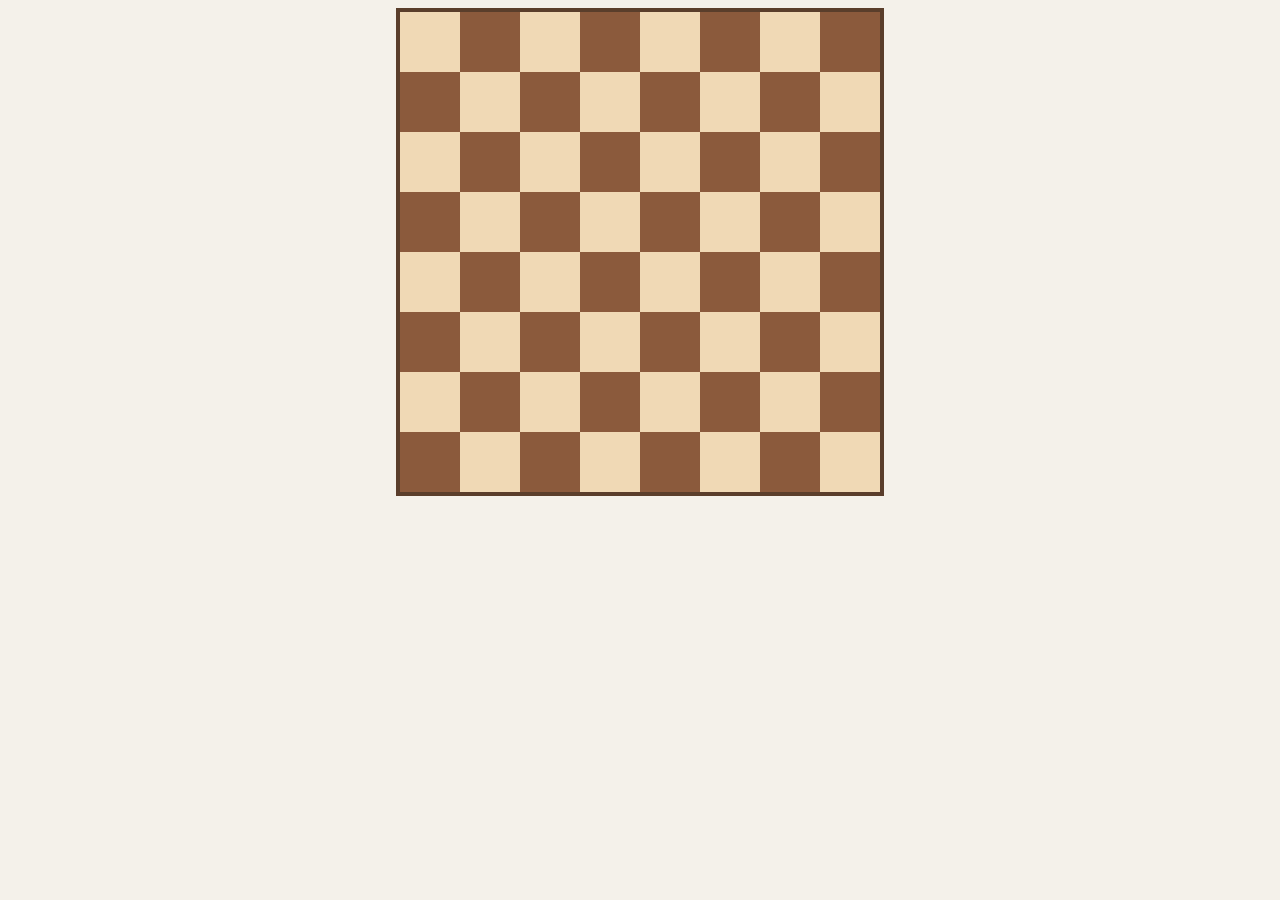
==== index.html @ 1a82460e "Render empty 8x8 board and close out ticket 01 index.html + script.js generate the 64 squares with a" ====
<!DOCTYPE html>
<html lang="en">
<head>
  <meta charset="UTF-8">
  <title>Checkers</title>
  <link rel="stylesheet" href="style.css">
</head>
<body>
  <div id="board"></div>
  <script src="script.js"></script>
</body>
</html>
---- style.css ----
body {
  font-family: system-ui, sans-serif;
  display: flex;
  flex-direction: column;
  align-items: center;
  background: #f4f1ea;
  color: #222;
}

#board {
  display: grid;
  grid-template-columns: repeat(8, 60px);
  grid-template-rows: repeat(8, 60px);
  border: 4px solid #5a3e2b;
}

.square.light {
  background: #f0d9b5;
}

.square.dark {
  background: #8b5a3c;
}
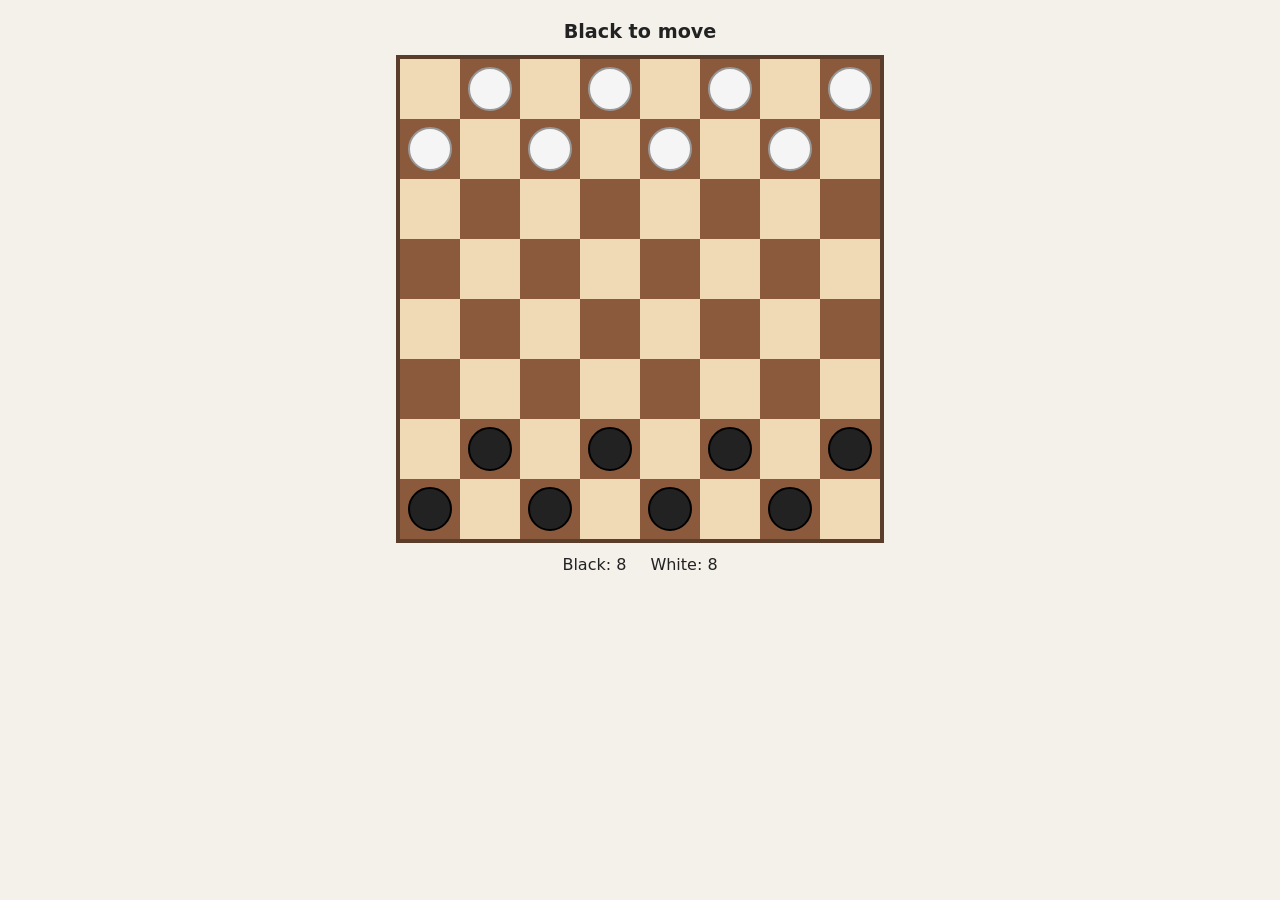
==== commit 23b01748: "Render starting pieces, status line, and piece counts Board state is now a row/col array seeded per " ====
--- a/index.html
+++ b/index.html
@@ -6,7 +6,12 @@
   <link rel="stylesheet" href="style.css">
 </head>
 <body>
+  <div id="status">Black to move</div>
   <div id="board"></div>
+  <div id="piece-counts">
+    <span id="black-count">Black: 8</span>
+    <span id="white-count">White: 8</span>
+  </div>
   <script src="script.js"></script>
 </body>
 </html>
--- a/style.css
+++ b/style.css
@@ -7,11 +7,23 @@
   color: #222;
 }
 
+#status {
+  margin: 12px 0;
+  font-size: 1.2rem;
+  font-weight: 600;
+}
+
 #board {
   display: grid;
   grid-template-columns: repeat(8, 60px);
   grid-template-rows: repeat(8, 60px);
   border: 4px solid #5a3e2b;
+}
+
+.square {
+  display: flex;
+  align-items: center;
+  justify-content: center;
 }
 
 .square.light {
@@ -21,3 +33,27 @@
 .square.dark {
   background: #8b5a3c;
 }
+
+.piece {
+  width: 44px;
+  height: 44px;
+  border-radius: 50%;
+  box-sizing: border-box;
+}
+
+.piece.black {
+  background: #222;
+  border: 2px solid #000;
+}
+
+.piece.white {
+  background: #f5f5f5;
+  border: 2px solid #999;
+}
+
+#piece-counts {
+  display: flex;
+  gap: 24px;
+  margin: 12px 0;
+  font-size: 1rem;
+}
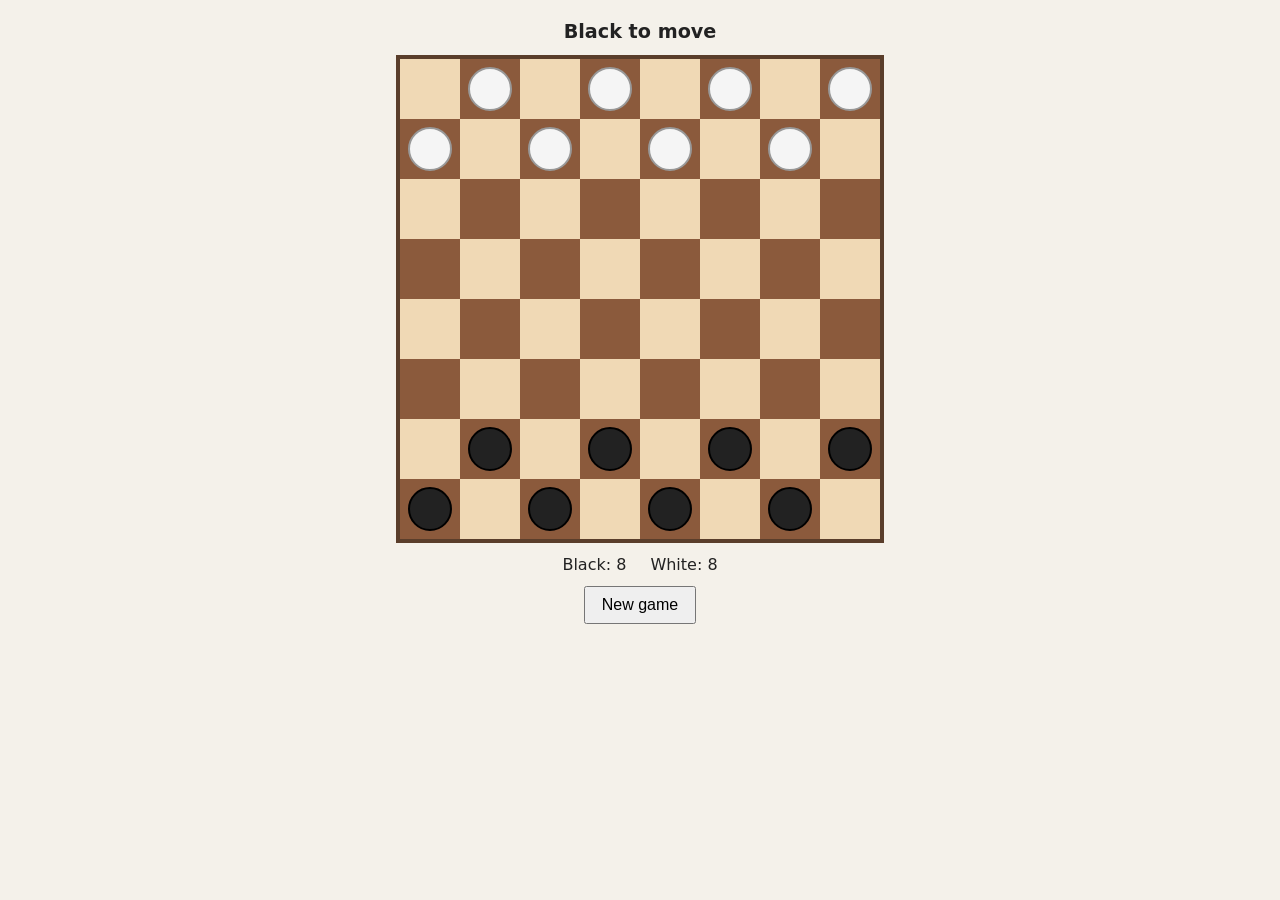
==== commit 43b2a8e9: "Add New game button Resets board, turn, selection, piece counts, and the draw counter back to the in" ====
--- a/index.html
+++ b/index.html
@@ -12,6 +12,7 @@
     <span id="black-count">Black: 8</span>
     <span id="white-count">White: 8</span>
   </div>
+  <button id="new-game">New game</button>
   <script src="script.js"></script>
 </body>
 </html>
--- a/style.css
+++ b/style.css
@@ -34,11 +34,30 @@
   background: #8b5a3c;
 }
 
+.square.selected {
+  box-shadow: inset 0 0 0 4px #f4c542;
+}
+
+.square.highlight {
+  box-shadow: inset 0 0 0 4px #4caf50;
+  cursor: pointer;
+}
+
+.square.jumpable {
+  box-shadow: inset 0 0 0 4px #d9534f;
+  cursor: pointer;
+}
+
 .piece {
   width: 44px;
   height: 44px;
   border-radius: 50%;
   box-sizing: border-box;
+  display: flex;
+  align-items: center;
+  justify-content: center;
+  font-size: 22px;
+  line-height: 1;
 }
 
 .piece.black {
@@ -51,9 +70,27 @@
   border: 2px solid #999;
 }
 
+.piece.king::after {
+  content: "\265B";
+}
+
+.piece.black.king::after {
+  color: #f4c542;
+}
+
+.piece.white.king::after {
+  color: #8b5a3c;
+}
+
 #piece-counts {
   display: flex;
   gap: 24px;
   margin: 12px 0;
   font-size: 1rem;
 }
+
+#new-game {
+  padding: 8px 16px;
+  font-size: 1rem;
+  cursor: pointer;
+}
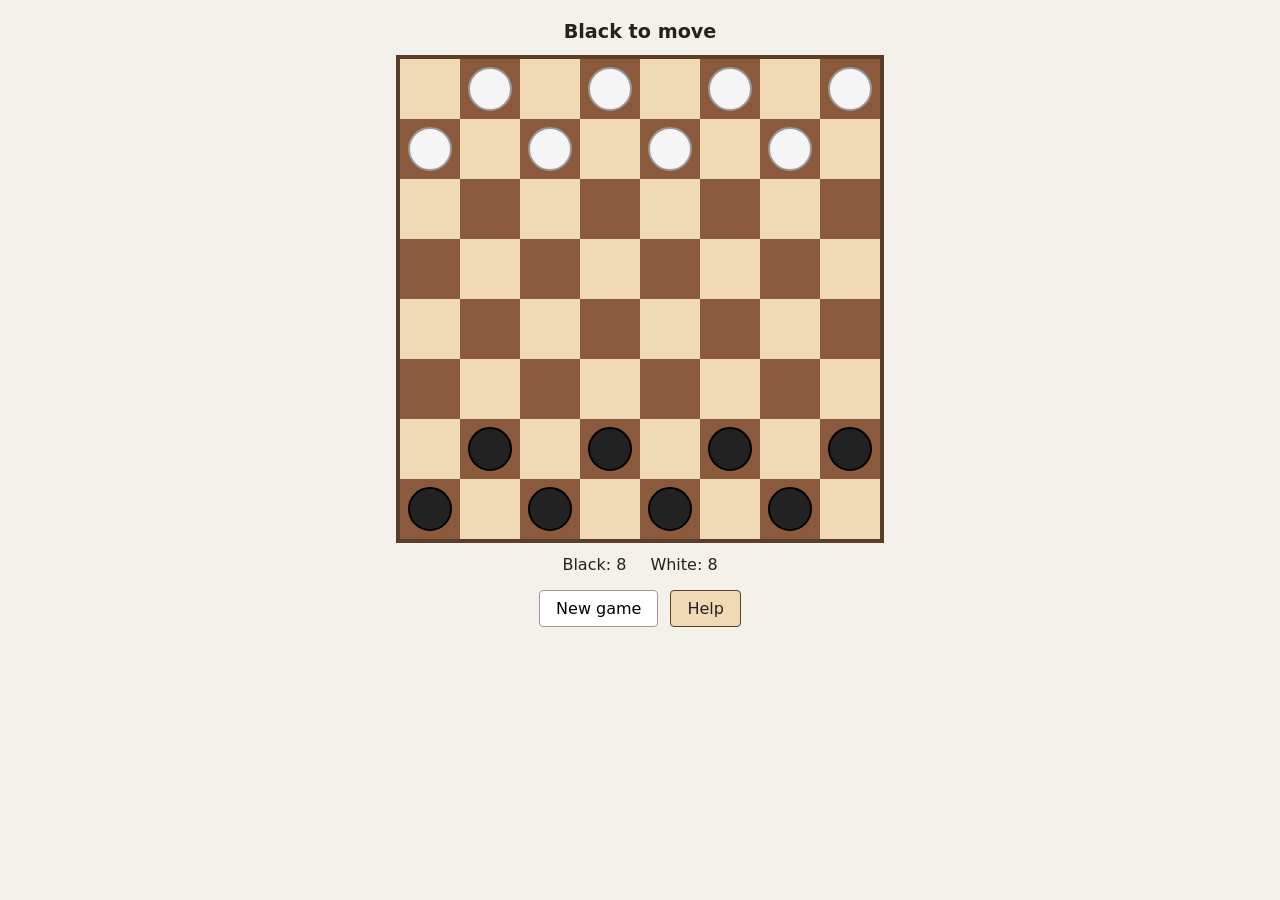
==== commit 3fb450d2: "Add Help page with rules and diagrams A Help link next to New game opens help.html in a new tab, cov" ====
--- a/index.html
+++ b/index.html
@@ -12,7 +12,10 @@
     <span id="black-count">Black: 8</span>
     <span id="white-count">White: 8</span>
   </div>
-  <button id="new-game">New game</button>
+  <div id="controls">
+    <button id="new-game">New game</button>
+    <a id="help-link" href="help.html" target="_blank" rel="noopener">Help</a>
+  </div>
   <script src="script.js"></script>
 </body>
 </html>
--- a/style.css
+++ b/style.css
@@ -89,8 +89,31 @@
   font-size: 1rem;
 }
 
-#new-game {
+#controls {
+  display: flex;
+  gap: 12px;
+  margin-top: 4px;
+}
+
+#new-game,
+#help-link {
   padding: 8px 16px;
   font-size: 1rem;
   cursor: pointer;
+  font-family: inherit;
+  border-radius: 4px;
 }
+
+#new-game {
+  border: 1px solid #999;
+  background: #fff;
+}
+
+#help-link {
+  border: 1px solid #5a3e2b;
+  background: #f0d9b5;
+  color: #222;
+  text-decoration: none;
+  display: inline-flex;
+  align-items: center;
+}
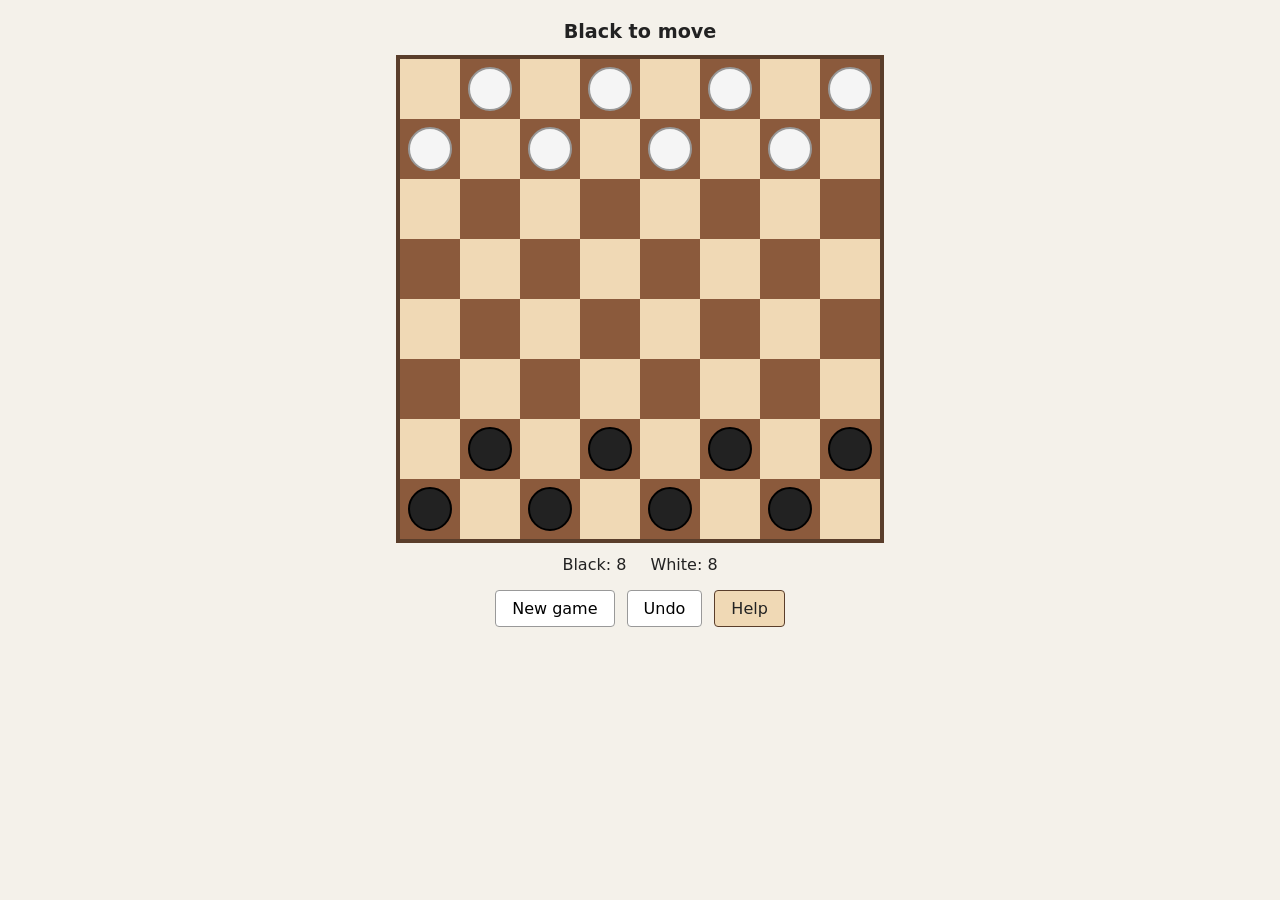
==== commit f3badb20: "Add Undo feature Each completed turn (a multi-jump chain counts as one) is snapshotted before it sta" ====
--- a/index.html
+++ b/index.html
@@ -14,6 +14,7 @@
   </div>
   <div id="controls">
     <button id="new-game">New game</button>
+    <button id="undo">Undo</button>
     <a id="help-link" href="help.html" target="_blank" rel="noopener">Help</a>
   </div>
   <script src="script.js"></script>
--- a/style.css
+++ b/style.css
@@ -96,6 +96,7 @@
 }
 
 #new-game,
+#undo,
 #help-link {
   padding: 8px 16px;
   font-size: 1rem;
@@ -104,7 +105,8 @@
   border-radius: 4px;
 }
 
-#new-game {
+#new-game,
+#undo {
   border: 1px solid #999;
   background: #fff;
 }
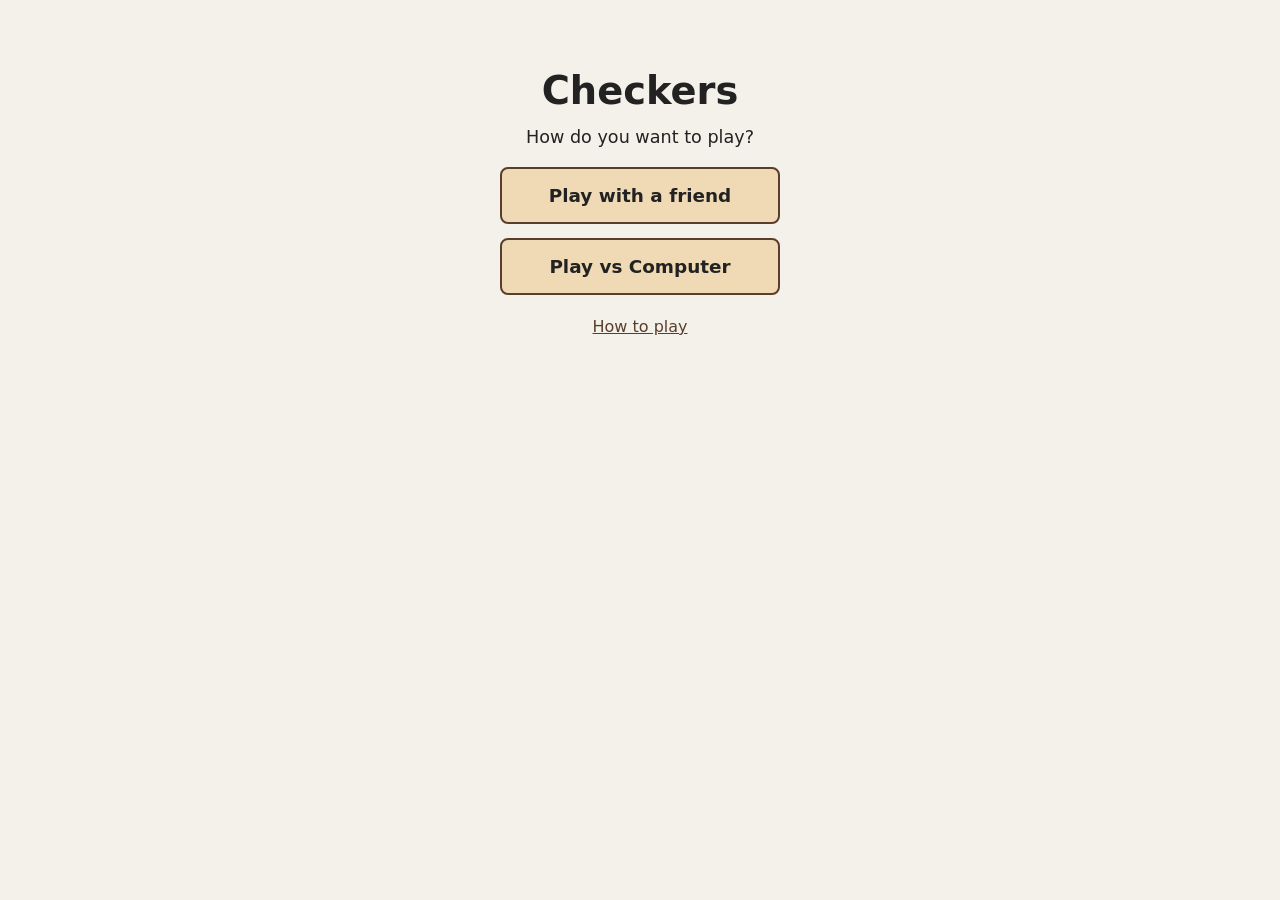
==== commit 63ebbef1: "Add play-with-a-friend / play-vs-computer choice and the AI opponent A start menu picks the mode; vs" ====
--- a/index.html
+++ b/index.html
@@ -6,17 +6,33 @@
   <link rel="stylesheet" href="style.css">
 </head>
 <body>
-  <div id="status">Black to move</div>
-  <div id="board"></div>
-  <div id="piece-counts">
-    <span id="black-count">Black: 8</span>
-    <span id="white-count">White: 8</span>
+  <div id="mode-menu">
+    <h1>Checkers</h1>
+    <p>How do you want to play?</p>
+    <button id="mode-friend" class="mode-button">Play with a friend</button>
+    <button id="mode-computer" class="mode-button">Play vs Computer</button>
+    <a id="menu-help-link" href="help.html" target="_blank" rel="noopener">How to play</a>
   </div>
-  <div id="controls">
-    <button id="new-game">New game</button>
-    <button id="undo">Undo</button>
-    <a id="help-link" href="help.html" target="_blank" rel="noopener">Help</a>
+
+  <div id="game" hidden>
+    <div id="mode-label"></div>
+    <div id="status">Black to move</div>
+    <div id="board"></div>
+    <div id="piece-counts">
+      <span id="black-count">Black: 8</span>
+      <span id="white-count">White: 8</span>
+    </div>
+    <div id="controls">
+      <button id="new-game">New game</button>
+      <button id="undo">Undo</button>
+      <button id="change-mode">Change mode</button>
+      <a id="help-link" href="help.html" target="_blank" rel="noopener">Help</a>
+    </div>
   </div>
+
+  <script src="engine.js"></script>
+  <script src="ai.js"></script>
+  <script src="weights.js"></script>
   <script src="script.js"></script>
 </body>
 </html>
--- a/style.css
+++ b/style.css
@@ -97,6 +97,7 @@
 
 #new-game,
 #undo,
+#change-mode,
 #help-link {
   padding: 8px 16px;
   font-size: 1rem;
@@ -106,7 +107,8 @@
 }
 
 #new-game,
-#undo {
+#undo,
+#change-mode {
   border: 1px solid #999;
   background: #fff;
 }
@@ -119,3 +121,58 @@
   display: inline-flex;
   align-items: center;
 }
+
+[hidden] {
+  display: none !important;
+}
+
+#mode-menu,
+#game {
+  display: flex;
+  flex-direction: column;
+  align-items: center;
+}
+
+#mode-menu {
+  margin-top: 60px;
+  gap: 14px;
+  text-align: center;
+}
+
+#mode-menu h1 {
+  margin: 0;
+  font-size: 2.4rem;
+}
+
+#mode-menu p {
+  margin: 0 0 6px;
+  font-size: 1.1rem;
+}
+
+.mode-button {
+  width: 280px;
+  padding: 16px 20px;
+  font-size: 1.15rem;
+  font-family: inherit;
+  font-weight: 600;
+  color: #222;
+  background: #f0d9b5;
+  border: 2px solid #5a3e2b;
+  border-radius: 8px;
+  cursor: pointer;
+}
+
+.mode-button:hover {
+  background: #e6c896;
+}
+
+#menu-help-link {
+  margin-top: 8px;
+  color: #5a3e2b;
+}
+
+#mode-label {
+  margin-top: 12px;
+  font-size: 0.95rem;
+  color: #5a3e2b;
+}
